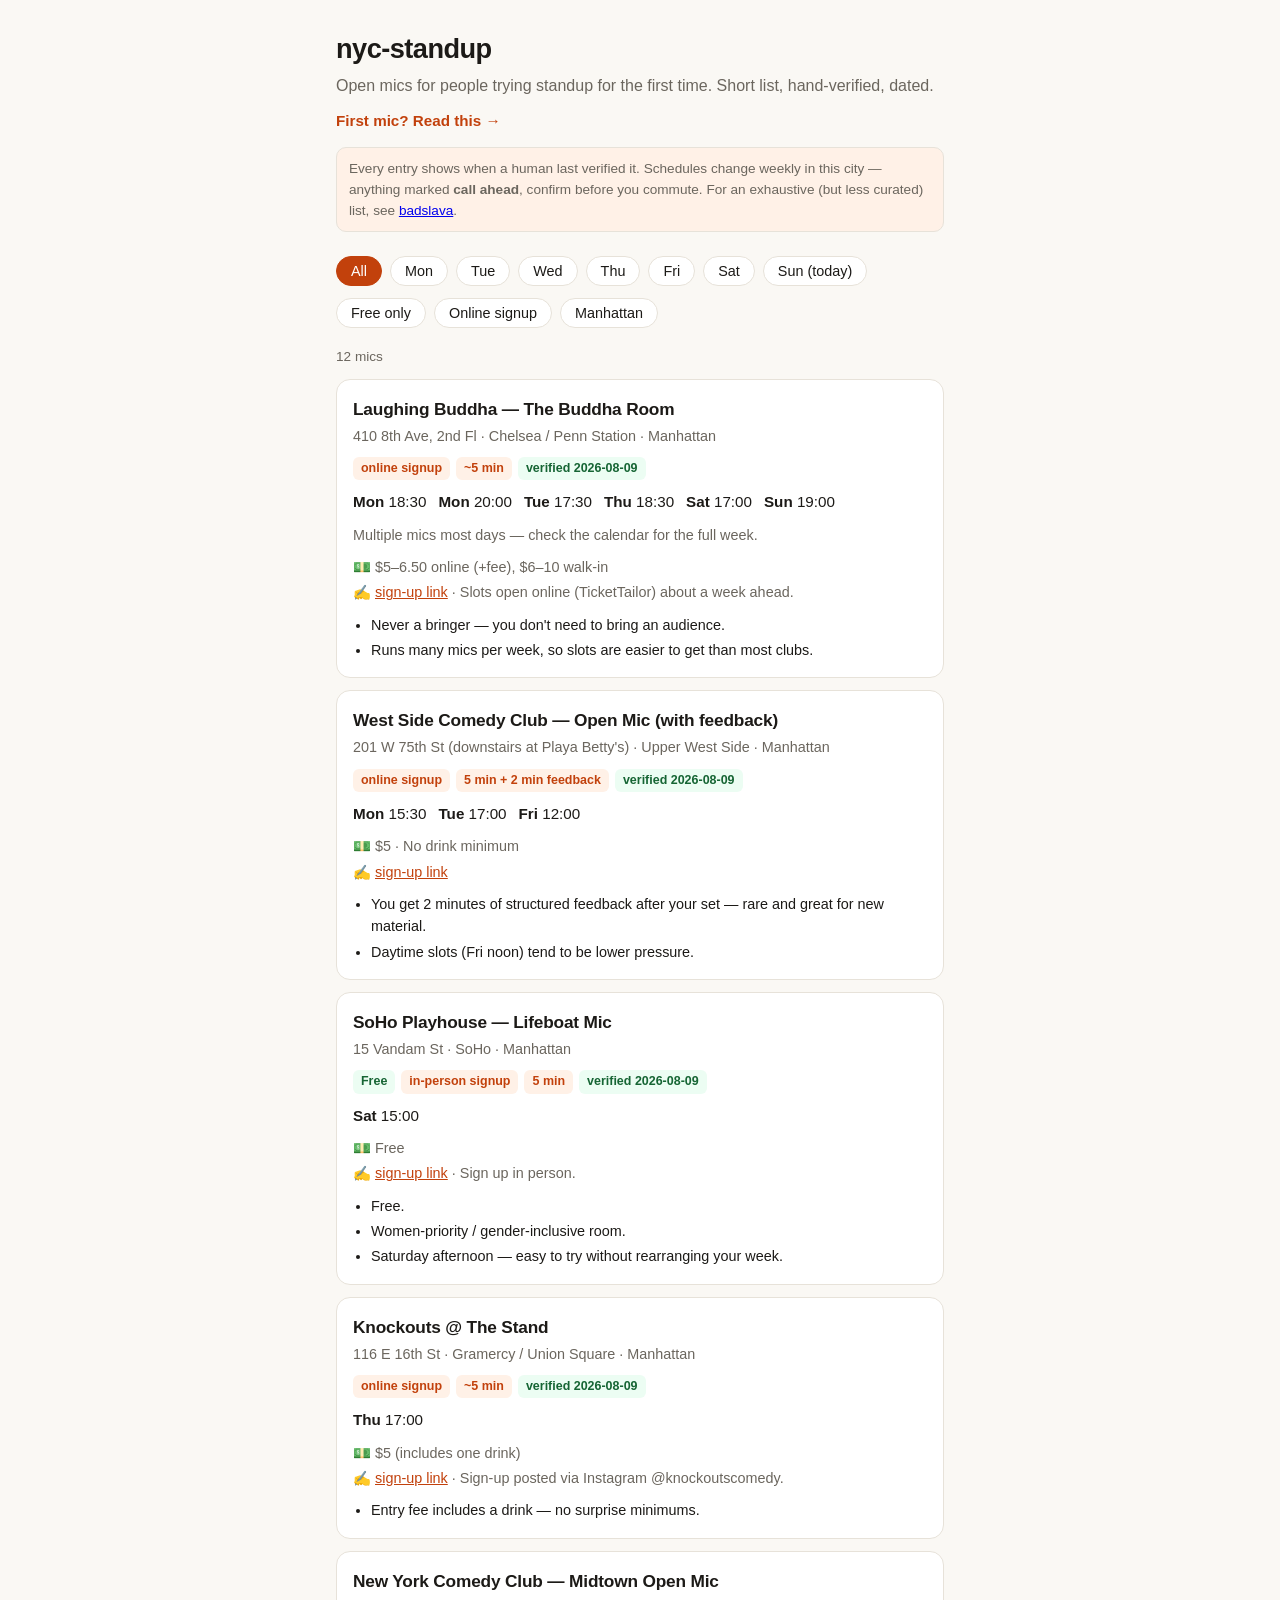
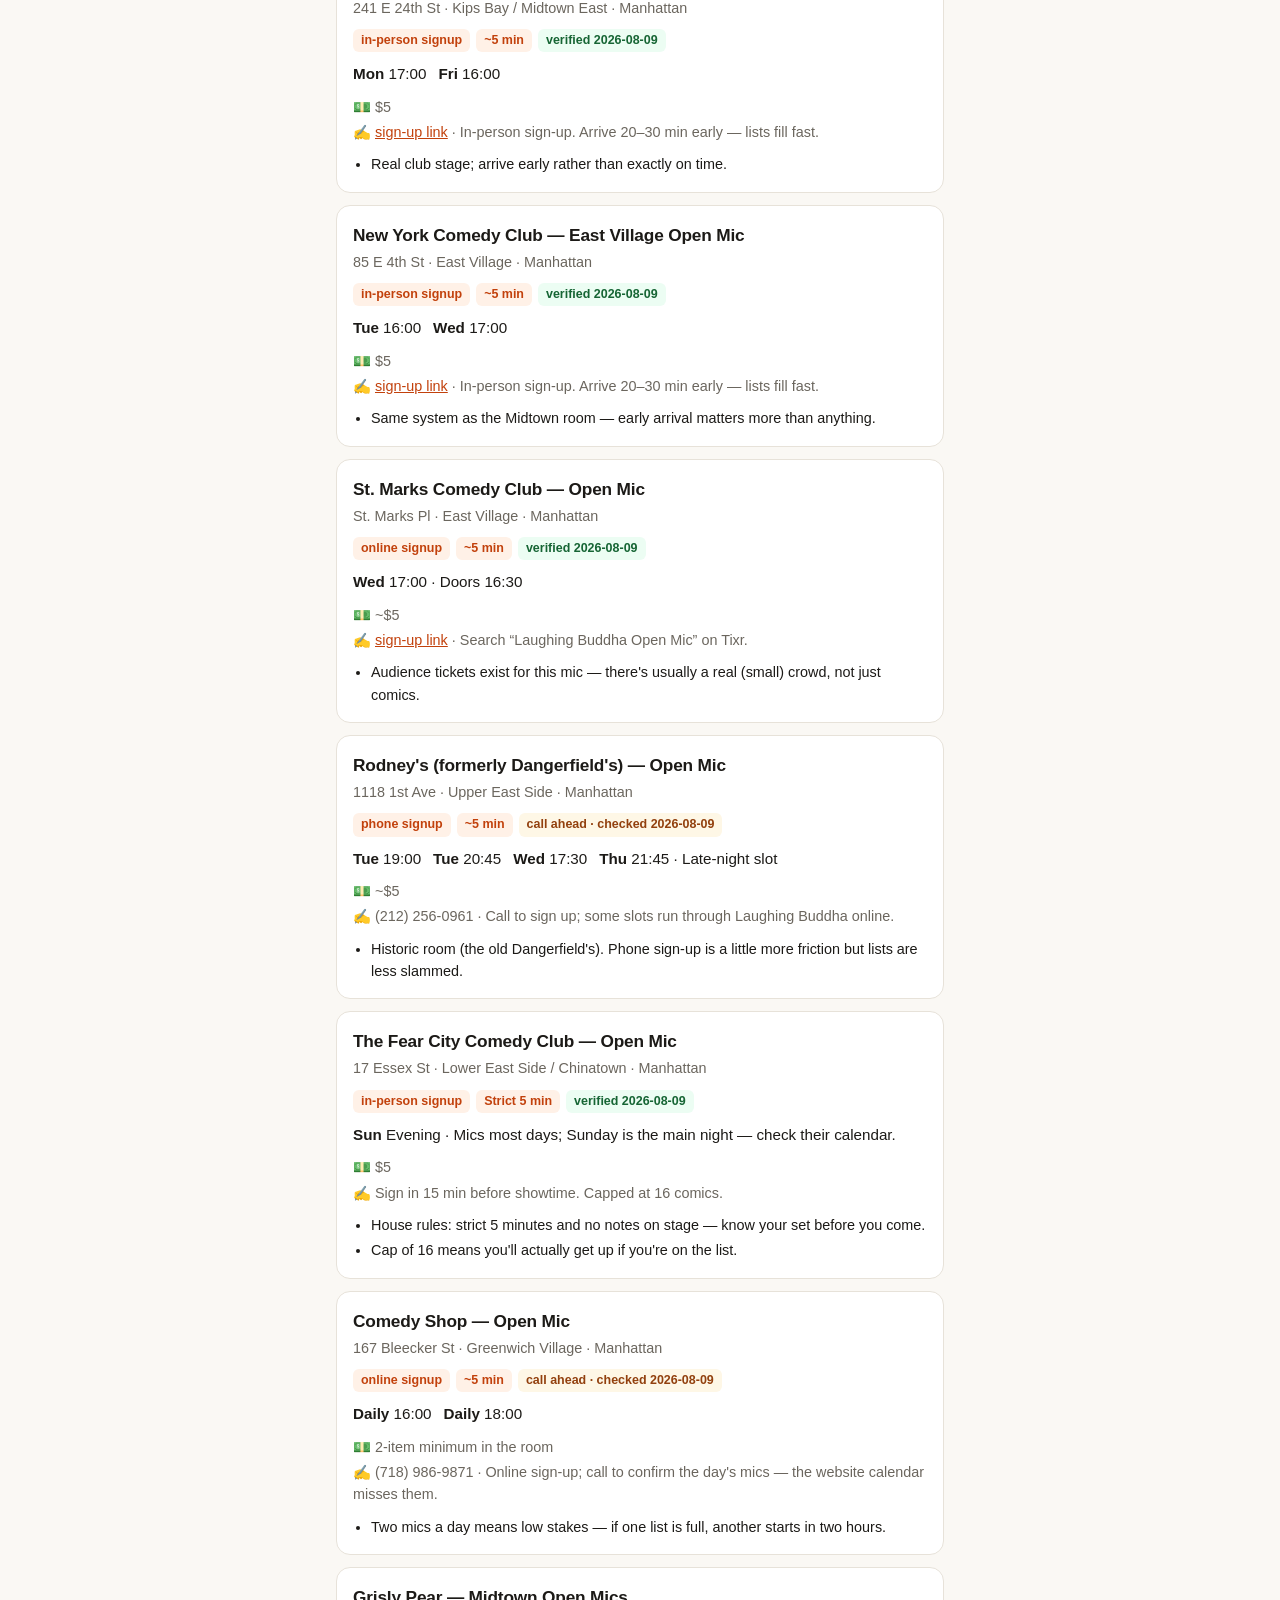
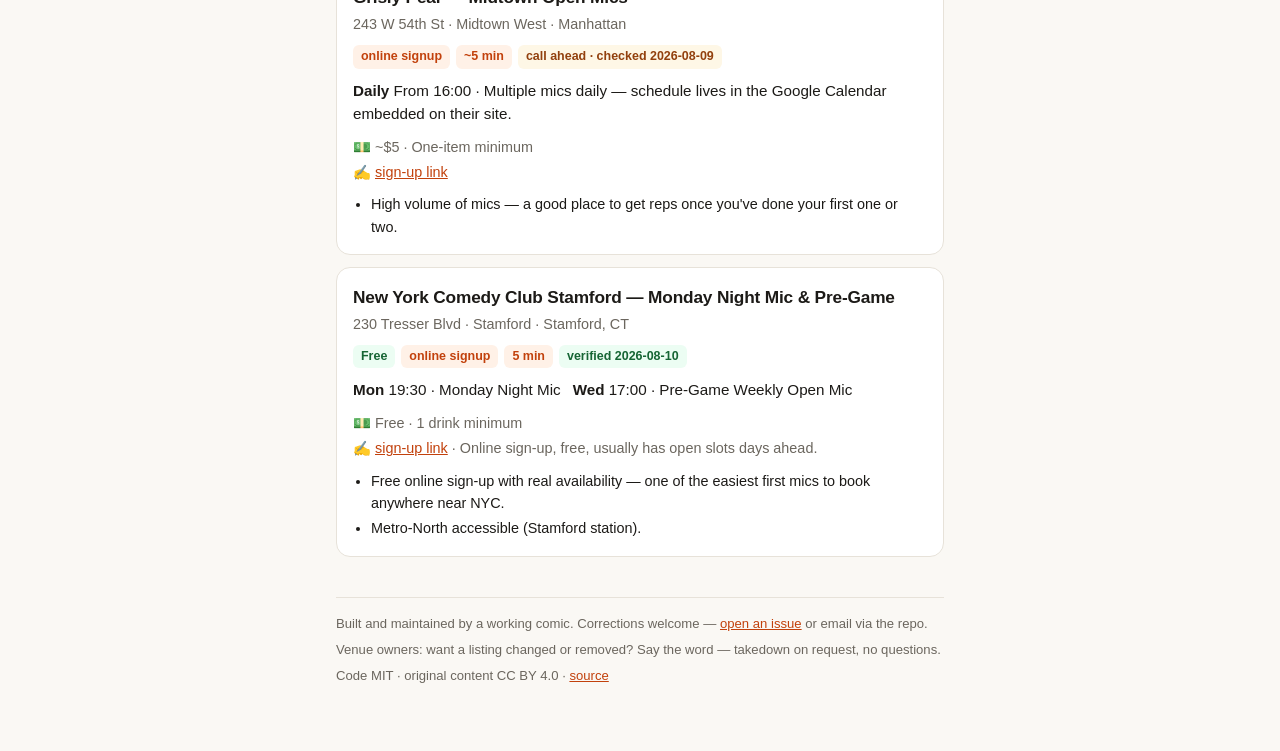
==== index.html @ 853ea019 "nyc-standup MVP: 12 hand-verified beginner-friendly mics + first-mic guide Beginner-first NYC open m" ====
<!doctype html>
<html lang="en">
<head>
<meta charset="utf-8">
<meta name="viewport" content="width=device-width, initial-scale=1">
<title>NYC Standup — open mics for your first time up</title>
<meta name="description" content="A hand-verified, beginner-first list of NYC open mics. Signup method, cost, set length, and what to expect — checked by a human, dated.">
<link rel="stylesheet" href="style.css">
</head>
<body>
<header>
  <h1><a href="./">nyc-standup</a></h1>
  <p class="tagline">Open mics for people trying standup for the first time. Short list, hand-verified, dated.</p>
  <nav class="top">
    <a href="guide.html">First mic? Read this →</a>
  </nav>
  <div class="freshness">
    Every entry shows when a human last verified it. Schedules change weekly in this city —
    anything marked <b>call ahead</b>, confirm before you commute. For an exhaustive (but
    less curated) list, see <a href="https://badslava.com/new-york-open-mics.php">badslava</a>.
  </div>
</header>

<section class="filters" aria-label="filters">
  <div class="chip-row" id="dayChips"></div>
  <div class="toggle-row">
    <button class="chip" id="freeChip">Free only</button>
    <button class="chip" id="onlineChip">Online signup</button>
    <button class="chip" id="manhattanChip">Manhattan</button>
  </div>
</section>

<p class="count" id="count"></p>
<main id="list">
  <div class="state" id="loading">Loading mics…</div>
</main>

<footer>
  <p>Built and maintained by a working comic. Corrections welcome —
  <a href="https://github.com/jing-ny/nyc-standup/issues">open an issue</a> or email via the repo.</p>
  <p style="margin-top:6px">Venue owners: want a listing changed or removed? Say the word — takedown on request, no questions.</p>
  <p style="margin-top:6px">Code MIT · original content CC BY 4.0 · <a href="https://github.com/jing-ny/nyc-standup">source</a></p>
</footer>

<script src="data.js"></script>
<script>
(function () {
  const listEl = document.getElementById("list");
  const countEl = document.getElementById("count");
  const DAYS = ["All", "Mon", "Tue", "Wed", "Thu", "Fri", "Sat", "Sun"];
  const todayIdx = new Date().getDay(); // 0=Sun
  const todayName = ["Sun","Mon","Tue","Wed","Thu","Fri","Sat"][todayIdx];
  let state = { day: "All", freeOnly: false, onlineOnly: false, manhattanOnly: false };

  if (typeof MICS === "undefined" || !Array.isArray(MICS)) {
    listEl.innerHTML = '<div class="state error">Couldn’t load the mic list. Try refreshing — or view the raw data on <a href="https://github.com/jing-ny/nyc-standup">GitHub</a>.</div>';
    return;
  }

  const chipRow = document.getElementById("dayChips");
  DAYS.forEach(d => {
    const b = document.createElement("button");
    b.className = "chip" + (d === "All" ? " active" : "");
    b.textContent = d === todayName ? d + " (today)" : d;
    b.dataset.day = d;
    b.onclick = () => { state.day = d; render(); syncChips(); };
    chipRow.appendChild(b);
  });
  function syncChips() {
    chipRow.querySelectorAll(".chip").forEach(c => c.classList.toggle("active", c.dataset.day === state.day));
    document.getElementById("freeChip").classList.toggle("active", state.freeOnly);
    document.getElementById("onlineChip").classList.toggle("active", state.onlineOnly);
    document.getElementById("manhattanChip").classList.toggle("active", state.manhattanOnly);
  }
  document.getElementById("freeChip").onclick = () => { state.freeOnly = !state.freeOnly; render(); syncChips(); };
  document.getElementById("onlineChip").onclick = () => { state.onlineOnly = !state.onlineOnly; render(); syncChips(); };
  document.getElementById("manhattanChip").onclick = () => { state.manhattanOnly = !state.manhattanOnly; render(); syncChips(); };

  function matchesDay(mic, day) {
    if (day === "All") return true;
    return mic.sessions.some(s => s.day === day || s.day === "Daily");
  }
  function isFree(mic) { return (mic.cost.entry || "").toLowerCase().startsWith("free"); }

  function esc(s) { return String(s).replace(/[&<>"']/g, c => ({ "&":"&amp;","<":"&lt;",">":"&gt;",'"':"&quot;","'":"&#39;" }[c])); }

  function card(mic) {
    const v = mic.verification;
    const vBadge = v.status === "verified"
      ? `<span class="badge verify-ok">verified ${esc(v.last_verified)}</span>`
      : `<span class="badge verify-warn">call ahead · checked ${esc(v.last_verified)}</span>`;
    const badges = [
      isFree(mic) ? '<span class="badge free">Free</span>' : "",
      `<span class="badge">${esc(mic.signup.method)} signup</span>`,
      `<span class="badge">${esc(mic.set_length)}</span>`,
      vBadge
    ].join("");
    const sessions = mic.sessions.map(s =>
      `<span class="slot"><b>${esc(s.day)}</b> ${esc(s.time)}${s.note ? " · " + esc(s.note) : ""}</span>`
    ).join("");
    const costBits = [mic.cost.entry, mic.cost.minimum].filter(Boolean).map(esc).join(" · ");
    const signupBits = [
      mic.signup.url ? `<a href="${esc(mic.signup.url)}" rel="noopener">sign-up link</a>` : "",
      mic.signup.phone ? esc(mic.signup.phone) : "",
      mic.signup.note ? esc(mic.signup.note) : ""
    ].filter(Boolean).join(" · ");
    const notes = (mic.beginner_notes || []).map(n => `<li>${esc(n)}</li>`).join("");
    return `<div class="card">
      <h2>${esc(mic.name)}</h2>
      <div class="where">${esc(mic.venue)} · ${esc(mic.area)} · ${esc(mic.borough)}</div>
      <div class="badges">${badges}</div>
      <div class="sessions">${sessions}${mic.sessions_note ? `<div class="meta">${esc(mic.sessions_note)}</div>` : ""}</div>
      <div class="meta">
        ${costBits ? `<div>💵 ${costBits}</div>` : ""}
        ${signupBits ? `<div>✍️ ${signupBits}</div>` : ""}
      </div>
      ${notes ? `<ul class="beginner">${notes}</ul>` : ""}
    </div>`;
  }

  function render() {
    let mics = MICS.filter(m => matchesDay(m, state.day));
    if (state.freeOnly) mics = mics.filter(isFree);
    if (state.onlineOnly) mics = mics.filter(m => m.signup.method === "online");
    if (state.manhattanOnly) mics = mics.filter(m => m.borough === "Manhattan");
    countEl.textContent = mics.length
      ? `${mics.length} mic${mics.length > 1 ? "s" : ""}${state.day !== "All" ? " on " + state.day : ""}`
      : "";
    listEl.innerHTML = mics.length
      ? mics.map(card).join("")
      : '<div class="state">No mics match those filters. Widen the day or drop a filter — or check <a href="https://badslava.com/new-york-open-mics.php">badslava</a> for the long tail.</div>';
  }

  render();
})();
</script>
</body>
</html>
---- style.css ----
/* nyc-standup — hand-rolled, mobile-first, no framework */
:root {
  --bg: #faf8f4;
  --card: #ffffff;
  --ink: #1c1a17;
  --muted: #6b665e;
  --line: #e7e2d9;
  --accent: #c2410c;
  --accent-soft: #fff1e7;
  --ok: #166534;
  --ok-soft: #ecfdf3;
  --warn: #92400e;
  --warn-soft: #fef7e6;
}
@media (prefers-color-scheme: dark) {
  :root {
    --bg: #17150f;
    --card: #201d16;
    --ink: #f0ece4;
    --muted: #a49d90;
    --line: #35301f;
    --accent: #fb923c;
    --accent-soft: #33210f;
    --ok: #6ee7a0;
    --ok-soft: #10291a;
    --warn: #fcd34d;
    --warn-soft: #2b2210;
  }
}
* { box-sizing: border-box; margin: 0; }
body {
  background: var(--bg);
  color: var(--ink);
  font: 16px/1.55 -apple-system, BlinkMacSystemFont, "Segoe UI", Roboto, Helvetica, Arial, sans-serif;
  padding: 0 16px 64px;
  max-width: 640px;
  margin: 0 auto;
}
header { padding: 28px 0 8px; }
h1 { font-size: 1.7rem; letter-spacing: -0.02em; }
h1 a { color: inherit; text-decoration: none; }
.tagline { color: var(--muted); margin-top: 4px; }
nav.top { margin-top: 10px; display: flex; gap: 14px; font-size: 0.95rem; }
nav.top a { color: var(--accent); text-decoration: none; font-weight: 600; }
.freshness {
  background: var(--accent-soft);
  border: 1px solid var(--line);
  border-radius: 10px;
  padding: 10px 12px;
  font-size: 0.85rem;
  color: var(--muted);
  margin: 14px 0 4px;
}
.filters { position: sticky; top: 0; background: var(--bg); padding: 12px 0 10px; z-index: 5; }
.chip-row { display: flex; gap: 8px; overflow-x: auto; padding-bottom: 4px; -webkit-overflow-scrolling: touch; }
.chip {
  flex: 0 0 auto;
  border: 1px solid var(--line);
  background: var(--card);
  color: var(--ink);
  border-radius: 999px;
  padding: 6px 14px;
  font-size: 0.9rem;
  cursor: pointer;
}
.chip.active { background: var(--accent); border-color: var(--accent); color: #fff; }
.toggle-row { display: flex; gap: 8px; margin-top: 8px; flex-wrap: wrap; }
.count { color: var(--muted); font-size: 0.85rem; margin: 8px 0 4px; }
.card {
  background: var(--card);
  border: 1px solid var(--line);
  border-radius: 14px;
  padding: 16px;
  margin: 12px 0;
}
.card h2 { font-size: 1.08rem; letter-spacing: -0.01em; }
.card .where { color: var(--muted); font-size: 0.9rem; margin-top: 2px; }
.badges { display: flex; flex-wrap: wrap; gap: 6px; margin-top: 10px; }
.badge {
  font-size: 0.78rem;
  border-radius: 6px;
  padding: 2px 8px;
  background: var(--accent-soft);
  color: var(--accent);
  font-weight: 600;
}
.badge.free { background: var(--ok-soft); color: var(--ok); }
.badge.verify-ok { background: var(--ok-soft); color: var(--ok); }
.badge.verify-warn { background: var(--warn-soft); color: var(--warn); }
.sessions { margin-top: 10px; font-size: 0.95rem; }
.sessions .slot { display: inline-block; margin-right: 12px; }
.sessions .slot b { font-weight: 700; }
.meta { margin-top: 10px; font-size: 0.9rem; color: var(--muted); }
.meta div { margin-top: 3px; }
.meta a { color: var(--accent); }
.beginner { margin-top: 10px; padding-left: 18px; font-size: 0.9rem; }
.beginner li { margin-top: 3px; }
.state { text-align: center; color: var(--muted); padding: 48px 0; }
.state.error { color: var(--warn); }
footer { margin-top: 40px; font-size: 0.82rem; color: var(--muted); border-top: 1px solid var(--line); padding-top: 16px; }
footer a { color: var(--accent); }
article.guide h2 { margin-top: 28px; font-size: 1.2rem; }
article.guide p, article.guide li { margin-top: 8px; }
article.guide ul, article.guide ol { padding-left: 22px; }
article.guide .tip {
  background: var(--accent-soft);
  border-radius: 10px;
  padding: 10px 14px;
  margin-top: 12px;
  font-size: 0.92rem;
}
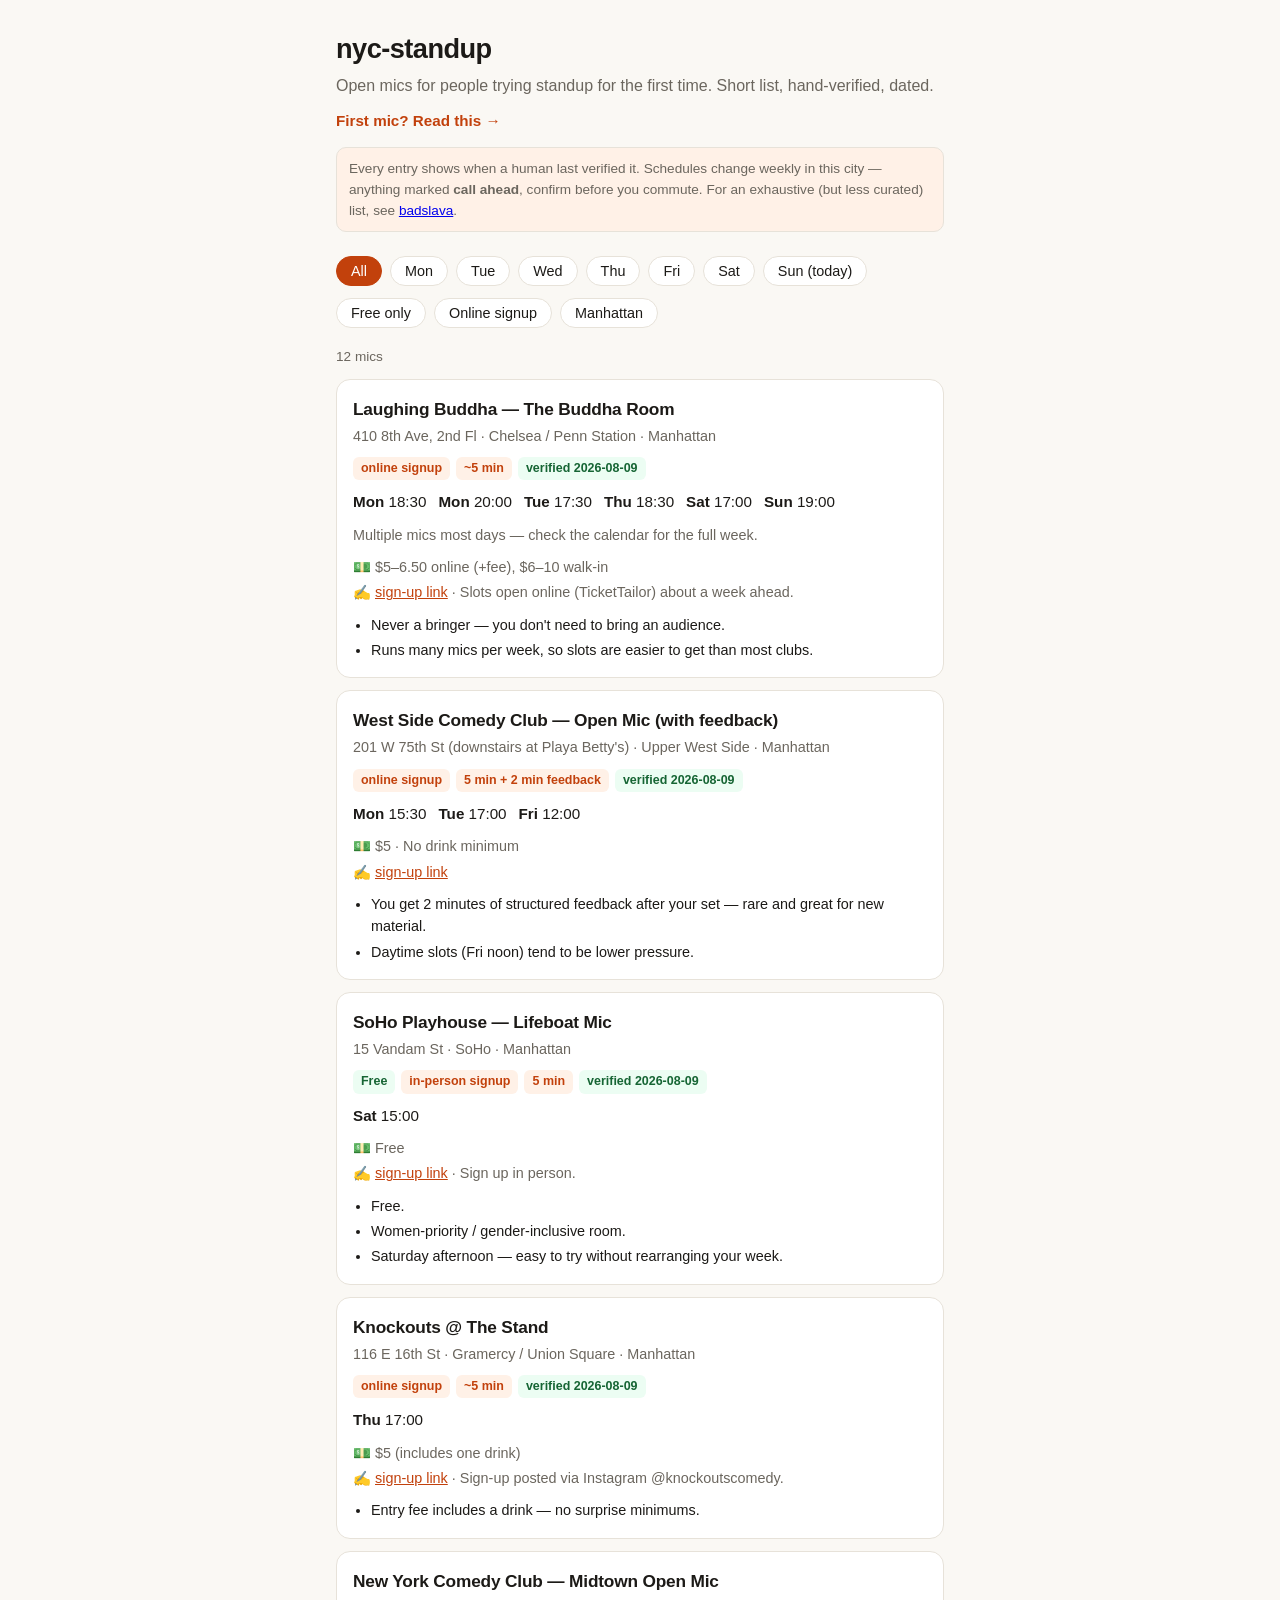
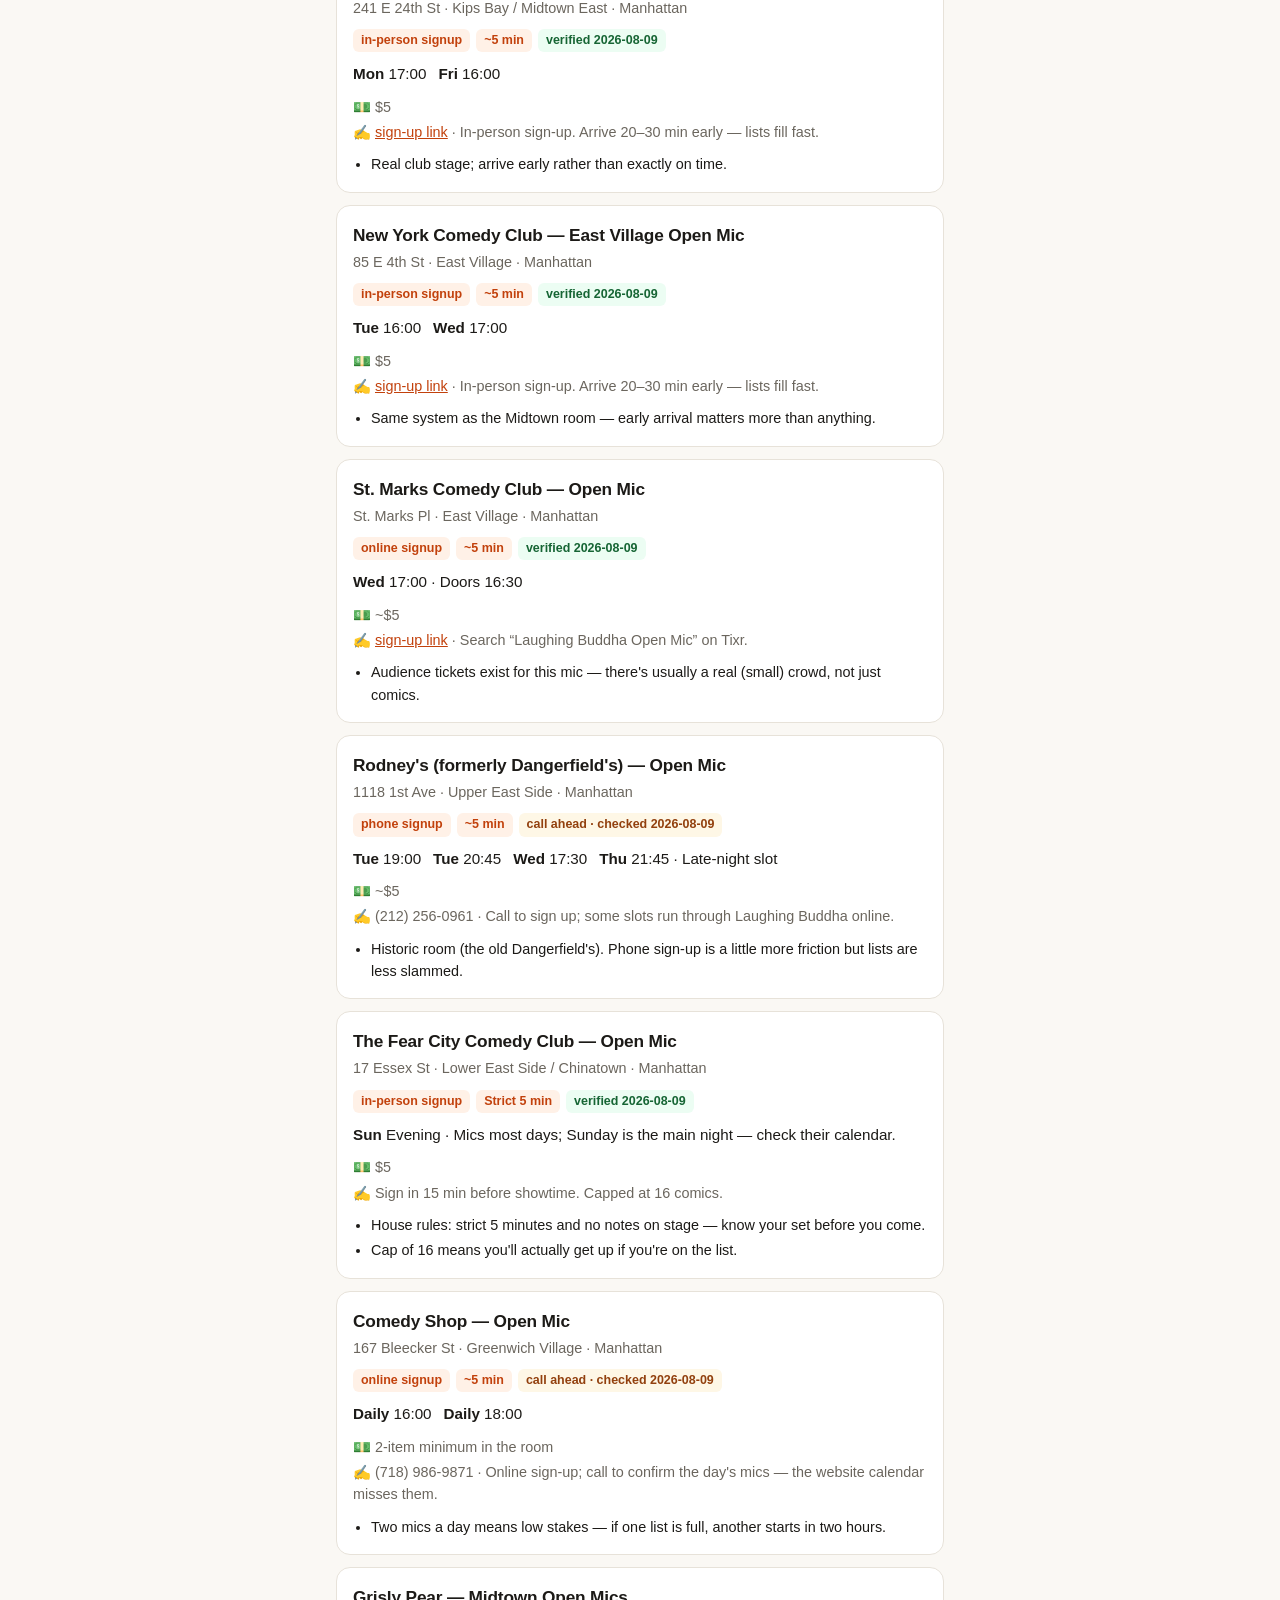
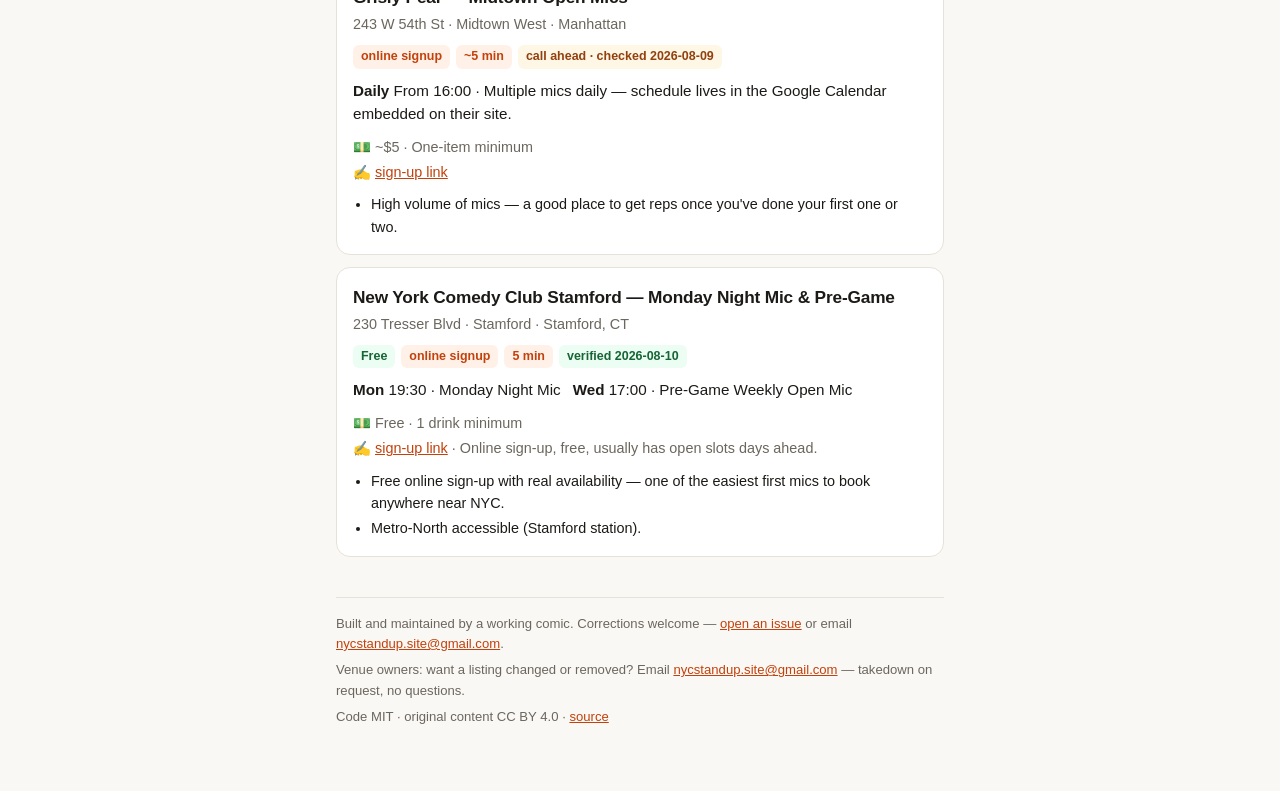
==== commit e2b5887f: "Add contact email (nycstandup.site@gmail.com) to README and site footers Venue owners and correction" ====
--- a/index.html
+++ b/index.html
@@ -37,8 +37,10 @@
 
 <footer>
   <p>Built and maintained by a working comic. Corrections welcome —
-  <a href="https://github.com/jing-ny/nyc-standup/issues">open an issue</a> or email via the repo.</p>
-  <p style="margin-top:6px">Venue owners: want a listing changed or removed? Say the word — takedown on request, no questions.</p>
+  <a href="https://github.com/jing-ny/nyc-standup/issues">open an issue</a> or email
+  <a href="mailto:nycstandup.site@gmail.com">nycstandup.site@gmail.com</a>.</p>
+  <p style="margin-top:6px">Venue owners: want a listing changed or removed? Email
+  <a href="mailto:nycstandup.site@gmail.com">nycstandup.site@gmail.com</a> — takedown on request, no questions.</p>
   <p style="margin-top:6px">Code MIT · original content CC BY 4.0 · <a href="https://github.com/jing-ny/nyc-standup">source</a></p>
 </footer>
 
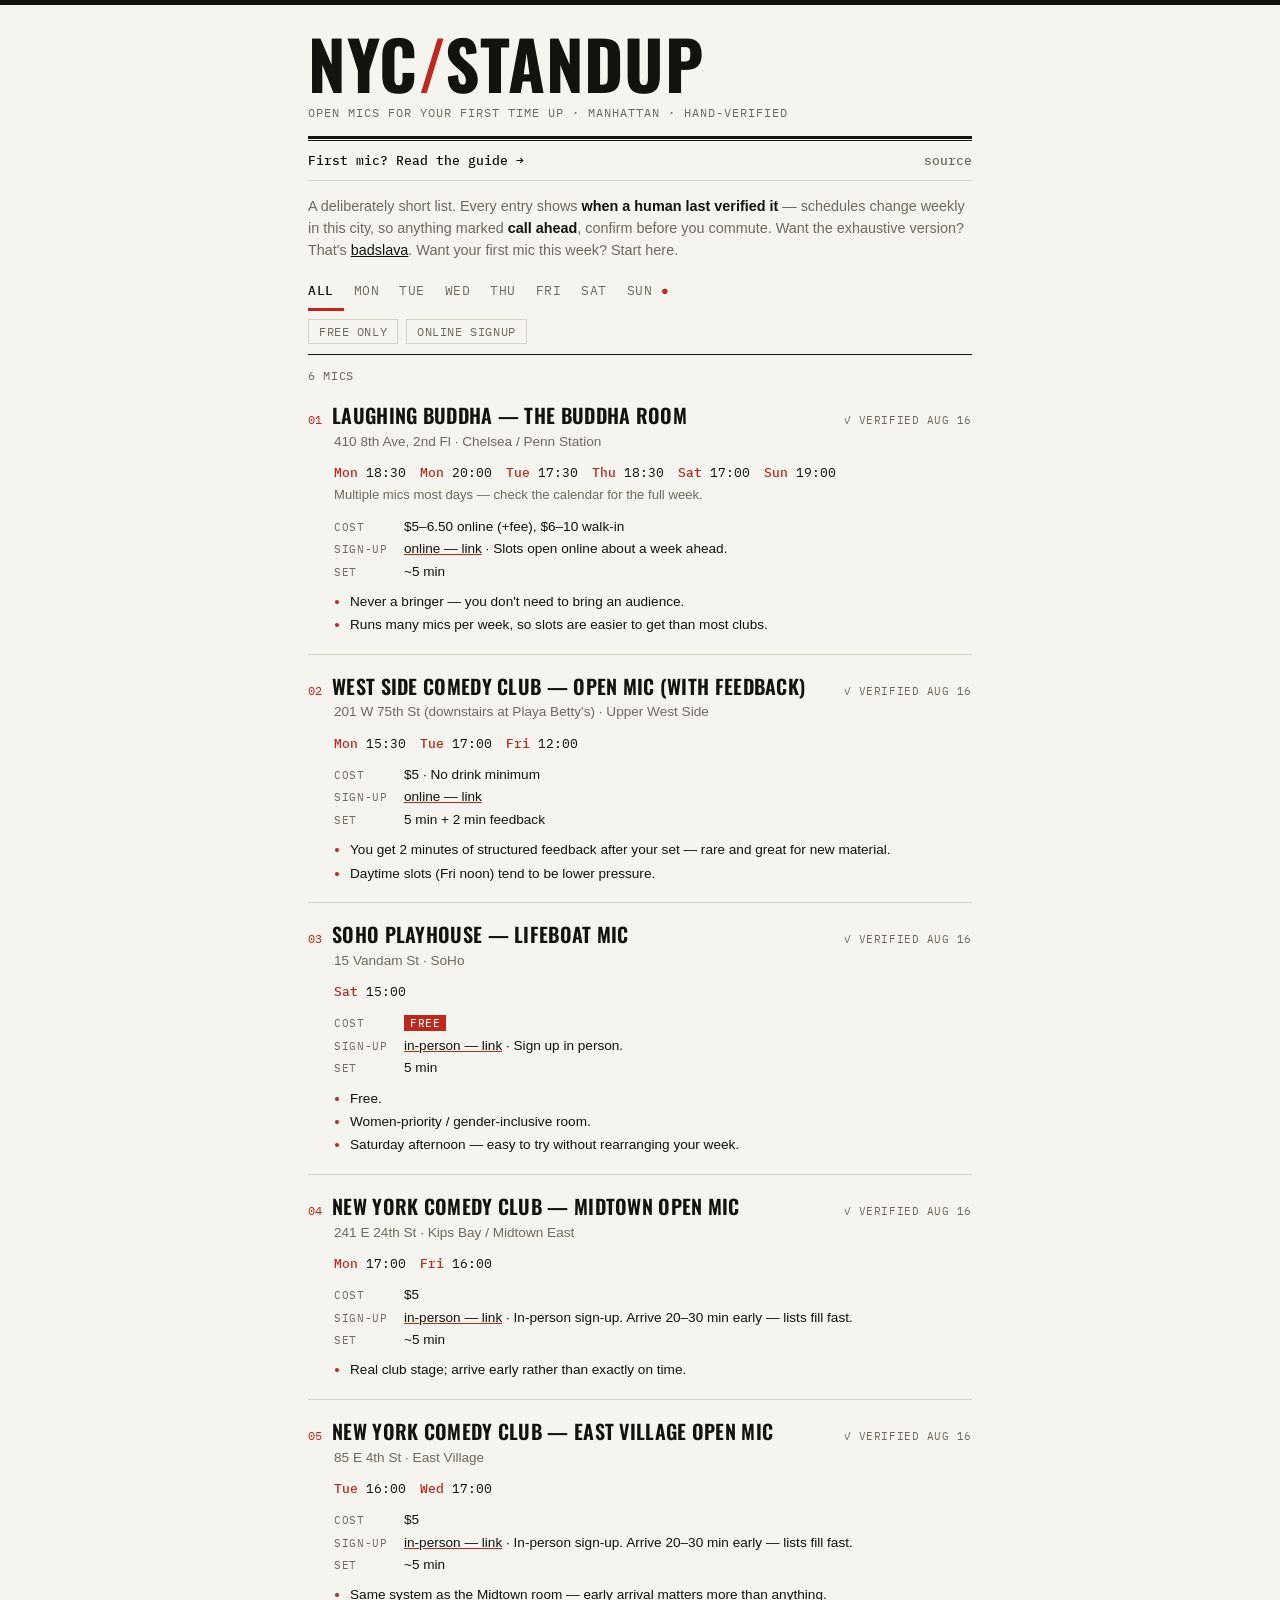
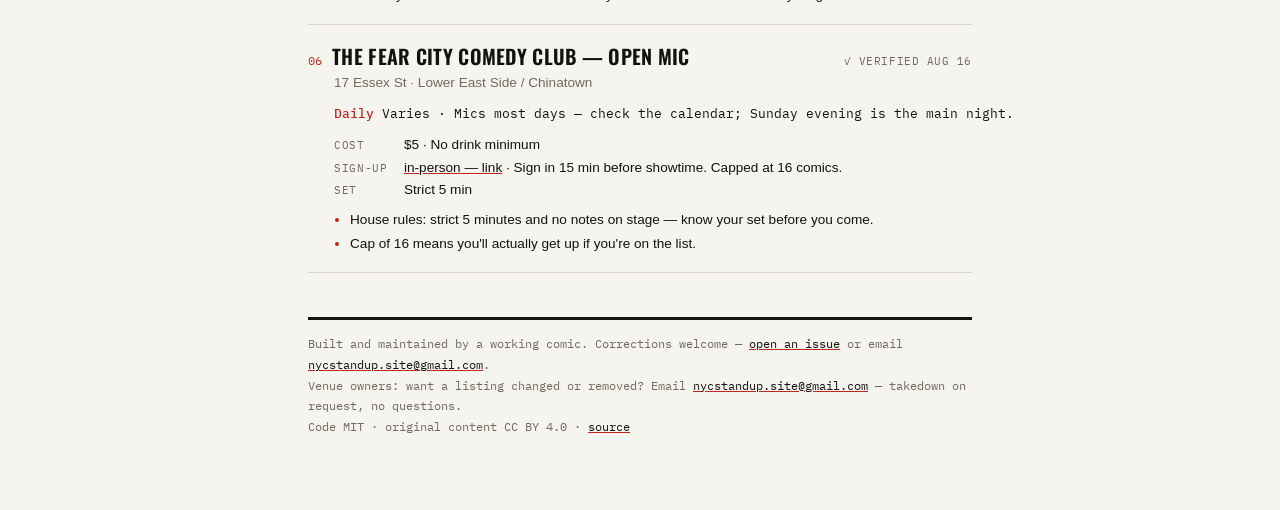
==== commit 03d4f96f: "Redesign as editorial gig-guide + trim list to 6 validated Manhattan mics Visual overhaul: Oswald co" ====
--- a/index.html
+++ b/index.html
@@ -5,28 +5,35 @@
 <meta name="viewport" content="width=device-width, initial-scale=1">
 <title>NYC Standup — open mics for your first time up</title>
 <meta name="description" content="A hand-verified, beginner-first list of NYC open mics. Signup method, cost, set length, and what to expect — checked by a human, dated.">
+<link rel="preconnect" href="https://fonts.googleapis.com">
+<link rel="preconnect" href="https://fonts.gstatic.com" crossorigin>
+<link href="https://fonts.googleapis.com/css2?family=Oswald:wght@500;600;700&family=IBM+Plex+Mono:wght@400;500&display=swap" rel="stylesheet">
 <link rel="stylesheet" href="style.css">
 </head>
 <body>
-<header>
-  <h1><a href="./">nyc-standup</a></h1>
-  <p class="tagline">Open mics for people trying standup for the first time. Short list, hand-verified, dated.</p>
-  <nav class="top">
-    <a href="guide.html">First mic? Read this →</a>
-  </nav>
-  <div class="freshness">
-    Every entry shows when a human last verified it. Schedules change weekly in this city —
-    anything marked <b>call ahead</b>, confirm before you commute. For an exhaustive (but
-    less curated) list, see <a href="https://badslava.com/new-york-open-mics.php">badslava</a>.
-  </div>
+<header class="masthead">
+  <h1><a href="./">NYC<span class="slash">/</span>STANDUP</a></h1>
+  <p class="tagline">Open mics for your first time up · Manhattan · hand-verified</p>
+  <hr class="rule">
 </header>
+<nav class="top">
+  <a href="guide.html">First mic? Read the guide →</a>
+  <a class="ext" href="https://github.com/jing-ny/nyc-standup">source</a>
+</nav>
+
+<p class="standfirst">
+  A deliberately short list. Every entry shows <b>when a human last verified it</b> —
+  schedules change weekly in this city, so anything marked <b>call ahead</b>, confirm
+  before you commute. Want the exhaustive version? That's
+  <a href="https://badslava.com/new-york-open-mics.php">badslava</a>. Want your first
+  mic this week? Start here.
+</p>
 
 <section class="filters" aria-label="filters">
-  <div class="chip-row" id="dayChips"></div>
+  <div class="day-row" id="dayChips"></div>
   <div class="toggle-row">
-    <button class="chip" id="freeChip">Free only</button>
-    <button class="chip" id="onlineChip">Online signup</button>
-    <button class="chip" id="manhattanChip">Manhattan</button>
+    <button class="toggle" id="freeChip">Free only</button>
+    <button class="toggle" id="onlineChip">Online signup</button>
   </div>
 </section>
 
@@ -39,9 +46,9 @@
   <p>Built and maintained by a working comic. Corrections welcome —
   <a href="https://github.com/jing-ny/nyc-standup/issues">open an issue</a> or email
   <a href="mailto:nycstandup.site@gmail.com">nycstandup.site@gmail.com</a>.</p>
-  <p style="margin-top:6px">Venue owners: want a listing changed or removed? Email
+  <p>Venue owners: want a listing changed or removed? Email
   <a href="mailto:nycstandup.site@gmail.com">nycstandup.site@gmail.com</a> — takedown on request, no questions.</p>
-  <p style="margin-top:6px">Code MIT · original content CC BY 4.0 · <a href="https://github.com/jing-ny/nyc-standup">source</a></p>
+  <p>Code MIT · original content CC BY 4.0 · <a href="https://github.com/jing-ny/nyc-standup">source</a></p>
 </footer>
 
 <script src="data.js"></script>
@@ -50,73 +57,72 @@
   const listEl = document.getElementById("list");
   const countEl = document.getElementById("count");
   const DAYS = ["All", "Mon", "Tue", "Wed", "Thu", "Fri", "Sat", "Sun"];
-  const todayIdx = new Date().getDay(); // 0=Sun
-  const todayName = ["Sun","Mon","Tue","Wed","Thu","Fri","Sat"][todayIdx];
-  let state = { day: "All", freeOnly: false, onlineOnly: false, manhattanOnly: false };
+  const todayName = ["Sun","Mon","Tue","Wed","Thu","Fri","Sat"][new Date().getDay()];
+  let state = { day: "All", freeOnly: false, onlineOnly: false };
 
   if (typeof MICS === "undefined" || !Array.isArray(MICS)) {
-    listEl.innerHTML = '<div class="state error">Couldn’t load the mic list. Try refreshing — or view the raw data on <a href="https://github.com/jing-ny/nyc-standup">GitHub</a>.</div>';
+    listEl.innerHTML = '<div class="state">Couldn’t load the mic list. Try refreshing — or view the raw data on <a href="https://github.com/jing-ny/nyc-standup">GitHub</a>.</div>';
     return;
   }
 
   const chipRow = document.getElementById("dayChips");
   DAYS.forEach(d => {
     const b = document.createElement("button");
-    b.className = "chip" + (d === "All" ? " active" : "");
-    b.textContent = d === todayName ? d + " (today)" : d;
+    b.className = "day" + (d === "All" ? " active" : "");
+    b.innerHTML = d === todayName ? d + ' <span class="today-dot">●</span>' : d;
     b.dataset.day = d;
     b.onclick = () => { state.day = d; render(); syncChips(); };
     chipRow.appendChild(b);
   });
   function syncChips() {
-    chipRow.querySelectorAll(".chip").forEach(c => c.classList.toggle("active", c.dataset.day === state.day));
+    chipRow.querySelectorAll(".day").forEach(c => c.classList.toggle("active", c.dataset.day === state.day));
     document.getElementById("freeChip").classList.toggle("active", state.freeOnly);
     document.getElementById("onlineChip").classList.toggle("active", state.onlineOnly);
-    document.getElementById("manhattanChip").classList.toggle("active", state.manhattanOnly);
   }
   document.getElementById("freeChip").onclick = () => { state.freeOnly = !state.freeOnly; render(); syncChips(); };
   document.getElementById("onlineChip").onclick = () => { state.onlineOnly = !state.onlineOnly; render(); syncChips(); };
-  document.getElementById("manhattanChip").onclick = () => { state.manhattanOnly = !state.manhattanOnly; render(); syncChips(); };
 
   function matchesDay(mic, day) {
     if (day === "All") return true;
     return mic.sessions.some(s => s.day === day || s.day === "Daily");
   }
   function isFree(mic) { return (mic.cost.entry || "").toLowerCase().startsWith("free"); }
+  function esc(s) { return String(s).replace(/[&<>"']/g, c => ({ "&":"&amp;","<":"&lt;",">":"&gt;",'"':"&quot;","'":"&#39;" }[c])); }
+  function stampDate(iso) {
+    const m = ["JAN","FEB","MAR","APR","MAY","JUN","JUL","AUG","SEP","OCT","NOV","DEC"];
+    const p = iso.split("-");
+    return m[+p[1] - 1] + " " + (+p[2]);
+  }
 
-  function esc(s) { return String(s).replace(/[&<>"']/g, c => ({ "&":"&amp;","<":"&lt;",">":"&gt;",'"':"&quot;","'":"&#39;" }[c])); }
-
-  function card(mic) {
+  function card(mic, i) {
     const v = mic.verification;
-    const vBadge = v.status === "verified"
-      ? `<span class="badge verify-ok">verified ${esc(v.last_verified)}</span>`
-      : `<span class="badge verify-warn">call ahead · checked ${esc(v.last_verified)}</span>`;
-    const badges = [
-      isFree(mic) ? '<span class="badge free">Free</span>' : "",
-      `<span class="badge">${esc(mic.signup.method)} signup</span>`,
-      `<span class="badge">${esc(mic.set_length)}</span>`,
-      vBadge
-    ].join("");
+    const stamp = v.status === "verified"
+      ? `<span class="stamp ok">✓ verified ${stampDate(v.last_verified)}</span>`
+      : `<span class="stamp warn">call ahead · ${stampDate(v.last_verified)}</span>`;
+    const num = String(i + 1).padStart(2, "0");
     const sessions = mic.sessions.map(s =>
       `<span class="slot"><b>${esc(s.day)}</b> ${esc(s.time)}${s.note ? " · " + esc(s.note) : ""}</span>`
     ).join("");
     const costBits = [mic.cost.entry, mic.cost.minimum].filter(Boolean).map(esc).join(" · ");
+    const cost = isFree(mic)
+      ? `<span class="free-tag">Free</span>${esc(mic.cost.minimum || "")}`
+      : costBits;
     const signupBits = [
-      mic.signup.url ? `<a href="${esc(mic.signup.url)}" rel="noopener">sign-up link</a>` : "",
+      mic.signup.url ? `<a href="${esc(mic.signup.url)}" rel="noopener">${esc(mic.signup.method)} — link</a>` : esc(mic.signup.method),
       mic.signup.phone ? esc(mic.signup.phone) : "",
       mic.signup.note ? esc(mic.signup.note) : ""
     ].filter(Boolean).join(" · ");
     const notes = (mic.beginner_notes || []).map(n => `<li>${esc(n)}</li>`).join("");
-    return `<div class="card">
-      <h2>${esc(mic.name)}</h2>
-      <div class="where">${esc(mic.venue)} · ${esc(mic.area)} · ${esc(mic.borough)}</div>
-      <div class="badges">${badges}</div>
-      <div class="sessions">${sessions}${mic.sessions_note ? `<div class="meta">${esc(mic.sessions_note)}</div>` : ""}</div>
-      <div class="meta">
-        ${costBits ? `<div>💵 ${costBits}</div>` : ""}
-        ${signupBits ? `<div>✍️ ${signupBits}</div>` : ""}
-      </div>
-      ${notes ? `<ul class="beginner">${notes}</ul>` : ""}
+    return `<div class="mic">
+      <div class="mic-head"><span class="mic-num">${num}</span><h2>${esc(mic.name)}</h2>${stamp}</div>
+      <div class="where">${esc(mic.venue)} · ${esc(mic.area)}</div>
+      <div class="slots">${sessions}${mic.sessions_note ? `<div class="slots-note">${esc(mic.sessions_note)}</div>` : ""}</div>
+      <dl class="facts">
+        ${cost ? `<div><dt>Cost</dt><dd>${cost}</dd></div>` : ""}
+        <div><dt>Sign-up</dt><dd>${signupBits}</dd></div>
+        <div><dt>Set</dt><dd>${esc(mic.set_length)}</dd></div>
+      </dl>
+      ${notes ? `<ul class="notes">${notes}</ul>` : ""}
     </div>`;
   }
 
@@ -124,9 +130,8 @@
     let mics = MICS.filter(m => matchesDay(m, state.day));
     if (state.freeOnly) mics = mics.filter(isFree);
     if (state.onlineOnly) mics = mics.filter(m => m.signup.method === "online");
-    if (state.manhattanOnly) mics = mics.filter(m => m.borough === "Manhattan");
     countEl.textContent = mics.length
-      ? `${mics.length} mic${mics.length > 1 ? "s" : ""}${state.day !== "All" ? " on " + state.day : ""}`
+      ? `${mics.length} mic${mics.length > 1 ? "s" : ""}${state.day !== "All" ? " · " + state.day : ""}`
       : "";
     listEl.innerHTML = mics.length
       ? mics.map(card).join("")
--- a/style.css
+++ b/style.css
@@ -1,111 +1,262 @@
-/* nyc-standup — hand-rolled, mobile-first, no framework */
+/* nyc-standup — editorial gig-guide look. No cards, no pills, no emoji. */
 :root {
-  --bg: #faf8f4;
-  --card: #ffffff;
-  --ink: #1c1a17;
-  --muted: #6b665e;
-  --line: #e7e2d9;
-  --accent: #c2410c;
-  --accent-soft: #fff1e7;
-  --ok: #166534;
-  --ok-soft: #ecfdf3;
-  --warn: #92400e;
-  --warn-soft: #fef7e6;
+  --paper: #f6f4ee;
+  --ink: #14120e;
+  --muted: #6f6a5f;
+  --hairline: #d8d2c4;
+  --red: #c0271c;
+  --mono: "IBM Plex Mono", ui-monospace, "SF Mono", Menlo, monospace;
+  --display: "Oswald", "Arial Narrow", -apple-system, sans-serif;
+  --body: -apple-system, BlinkMacSystemFont, "Segoe UI", Roboto, Helvetica, Arial, sans-serif;
 }
 @media (prefers-color-scheme: dark) {
   :root {
-    --bg: #17150f;
-    --card: #201d16;
-    --ink: #f0ece4;
-    --muted: #a49d90;
-    --line: #35301f;
-    --accent: #fb923c;
-    --accent-soft: #33210f;
-    --ok: #6ee7a0;
-    --ok-soft: #10291a;
-    --warn: #fcd34d;
-    --warn-soft: #2b2210;
+    --paper: #141310;
+    --ink: #eae6dc;
+    --muted: #97917f;
+    --hairline: #3a362c;
+    --red: #e4574c;
   }
 }
 * { box-sizing: border-box; margin: 0; }
+html { border-top: 5px solid var(--ink); }
 body {
-  background: var(--bg);
+  background: var(--paper);
   color: var(--ink);
-  font: 16px/1.55 -apple-system, BlinkMacSystemFont, "Segoe UI", Roboto, Helvetica, Arial, sans-serif;
-  padding: 0 16px 64px;
-  max-width: 640px;
+  font: 15.5px/1.5 var(--body);
+  max-width: 700px;
   margin: 0 auto;
-}
-header { padding: 28px 0 8px; }
-h1 { font-size: 1.7rem; letter-spacing: -0.02em; }
-h1 a { color: inherit; text-decoration: none; }
-.tagline { color: var(--muted); margin-top: 4px; }
-nav.top { margin-top: 10px; display: flex; gap: 14px; font-size: 0.95rem; }
-nav.top a { color: var(--accent); text-decoration: none; font-weight: 600; }
-.freshness {
-  background: var(--accent-soft);
-  border: 1px solid var(--line);
-  border-radius: 10px;
-  padding: 10px 12px;
+  padding: 0 18px 72px;
+}
+a { color: inherit; }
+
+/* Masthead */
+header.masthead { padding: 26px 0 0; }
+.masthead h1 {
+  font-family: var(--display);
+  font-weight: 700;
+  font-size: clamp(2.6rem, 11vw, 4.2rem);
+  line-height: 0.95;
+  letter-spacing: 0.01em;
+  text-transform: uppercase;
+}
+.masthead h1 a { text-decoration: none; }
+.masthead h1 .slash { color: var(--red); }
+.masthead .tagline {
+  font-family: var(--mono);
+  font-size: 0.78rem;
+  text-transform: uppercase;
+  letter-spacing: 0.08em;
+  color: var(--muted);
+  margin-top: 8px;
+}
+.masthead .rule {
+  border: 0;
+  border-top: 3px solid var(--ink);
+  border-bottom: 1px solid var(--ink);
+  height: 5px;
+  margin: 14px 0 0;
+}
+nav.top {
+  display: flex;
+  justify-content: space-between;
+  align-items: baseline;
+  font-family: var(--mono);
+  font-size: 0.8rem;
+  padding: 10px 0;
+  border-bottom: 1px solid var(--hairline);
+}
+nav.top a { text-decoration: none; font-weight: 500; }
+nav.top a:hover { color: var(--red); }
+nav.top .ext { color: var(--muted); }
+
+.standfirst {
+  font-size: 0.9rem;
+  color: var(--muted);
+  padding: 14px 0 4px;
+  line-height: 1.55;
+}
+.standfirst b { color: var(--ink); }
+.standfirst a { color: var(--ink); }
+
+/* Filters */
+.filters {
+  position: sticky;
+  top: 0;
+  background: var(--paper);
+  z-index: 5;
+  padding: 8px 0 0;
+  border-bottom: 1px solid var(--ink);
+}
+.day-row {
+  display: flex;
+  gap: 0;
+  overflow-x: auto;
+  -webkit-overflow-scrolling: touch;
+}
+.day {
+  font-family: var(--mono);
+  font-size: 0.8rem;
+  text-transform: uppercase;
+  letter-spacing: 0.04em;
+  background: none;
+  border: 0;
+  color: var(--muted);
+  padding: 8px 10px 9px;
+  cursor: pointer;
+  border-bottom: 3px solid transparent;
+  white-space: nowrap;
+}
+.day:first-child { padding-left: 0; }
+.day.active { color: var(--ink); border-bottom-color: var(--red); font-weight: 500; }
+.day .today-dot { color: var(--red); }
+.toggle-row { display: flex; gap: 8px; padding: 8px 0 10px; flex-wrap: wrap; }
+.toggle {
+  font-family: var(--mono);
+  font-size: 0.72rem;
+  text-transform: uppercase;
+  letter-spacing: 0.05em;
+  background: none;
+  border: 1px solid var(--hairline);
+  color: var(--muted);
+  padding: 4px 10px;
+  cursor: pointer;
+}
+.toggle.active { border-color: var(--ink); color: var(--ink); background: var(--ink); color: var(--paper); }
+
+.count {
+  font-family: var(--mono);
+  font-size: 0.72rem;
+  text-transform: uppercase;
+  letter-spacing: 0.06em;
+  color: var(--muted);
+  padding: 12px 0 0;
+}
+
+/* Listing rows */
+.mic {
+  border-bottom: 1px solid var(--hairline);
+  padding: 20px 0 18px;
+}
+.mic-head { display: flex; align-items: baseline; gap: 10px; }
+.mic-num {
+  font-family: var(--mono);
+  font-size: 0.78rem;
+  color: var(--red);
+  flex: 0 0 auto;
+}
+.mic h2 {
+  font-family: var(--display);
+  font-weight: 600;
+  font-size: 1.25rem;
+  line-height: 1.15;
+  text-transform: uppercase;
+  letter-spacing: 0.015em;
+  flex: 1;
+}
+.stamp {
+  font-family: var(--mono);
+  font-size: 0.68rem;
+  text-transform: uppercase;
+  letter-spacing: 0.05em;
+  white-space: nowrap;
+  flex: 0 0 auto;
+}
+.stamp.ok { color: var(--muted); }
+.stamp.warn { color: var(--red); font-weight: 500; }
+.where {
   font-size: 0.85rem;
   color: var(--muted);
-  margin: 14px 0 4px;
-}
-.filters { position: sticky; top: 0; background: var(--bg); padding: 12px 0 10px; z-index: 5; }
-.chip-row { display: flex; gap: 8px; overflow-x: auto; padding-bottom: 4px; -webkit-overflow-scrolling: touch; }
-.chip {
-  flex: 0 0 auto;
-  border: 1px solid var(--line);
-  background: var(--card);
-  color: var(--ink);
-  border-radius: 999px;
-  padding: 6px 14px;
+  margin: 3px 0 0 26px;
+}
+.slots {
+  font-family: var(--mono);
+  font-size: 0.82rem;
+  margin: 10px 0 0 26px;
+  line-height: 1.7;
+}
+.slots .slot { margin-right: 14px; white-space: nowrap; }
+.slots .slot b { font-weight: 500; color: var(--red); }
+.slots-note { font-family: var(--body); color: var(--muted); font-size: 0.82rem; }
+.facts { margin: 10px 0 0 26px; font-size: 0.85rem; }
+.facts div { display: flex; gap: 8px; margin-top: 2px; }
+.facts dt {
+  font-family: var(--mono);
+  font-size: 0.68rem;
+  text-transform: uppercase;
+  letter-spacing: 0.06em;
+  color: var(--muted);
+  flex: 0 0 62px;
+  padding-top: 2px;
+}
+.facts dd { margin: 0; }
+.facts dd a { color: var(--ink); text-decoration-color: var(--red); }
+.free-tag {
+  font-family: var(--mono);
+  font-size: 0.68rem;
+  font-weight: 500;
+  text-transform: uppercase;
+  letter-spacing: 0.05em;
+  color: var(--paper);
+  background: var(--red);
+  padding: 1px 6px;
+  margin-right: 6px;
+}
+.notes { margin: 10px 0 0 26px; padding-left: 16px; font-size: 0.85rem; }
+.notes li { margin-top: 3px; }
+.notes li::marker { color: var(--red); }
+
+.state {
+  font-family: var(--mono);
+  font-size: 0.85rem;
+  color: var(--muted);
+  text-align: center;
+  padding: 56px 0;
+}
+.state a { color: var(--ink); }
+
+/* Footer */
+footer {
+  margin-top: 44px;
+  border-top: 3px solid var(--ink);
+  padding-top: 14px;
+  font-family: var(--mono);
+  font-size: 0.72rem;
+  line-height: 1.8;
+  color: var(--muted);
+}
+footer a { color: var(--ink); text-decoration-color: var(--red); }
+
+/* Guide article */
+article.guide { padding-top: 6px; }
+article.guide h2 {
+  font-family: var(--display);
+  font-weight: 600;
+  text-transform: uppercase;
+  font-size: 1.15rem;
+  letter-spacing: 0.02em;
+  margin-top: 34px;
+  padding-top: 18px;
+  border-top: 1px solid var(--hairline);
+}
+article.guide h2::before {
+  content: counter(guide-section, decimal-leading-zero) " ";
+  counter-increment: guide-section;
+  font-family: var(--mono);
+  font-size: 0.8rem;
+  color: var(--red);
+  font-weight: 500;
+  margin-right: 6px;
+}
+article.guide { counter-reset: guide-section; }
+article.guide p, article.guide li { margin-top: 9px; font-size: 0.95rem; }
+article.guide ul, article.guide ol { padding-left: 22px; }
+article.guide li::marker { color: var(--red); font-family: var(--mono); font-size: 0.85em; }
+article.guide b { font-weight: 600; }
+article.guide .tip {
+  border-left: 3px solid var(--red);
+  padding: 8px 0 8px 14px;
+  margin-top: 14px;
   font-size: 0.9rem;
-  cursor: pointer;
-}
-.chip.active { background: var(--accent); border-color: var(--accent); color: #fff; }
-.toggle-row { display: flex; gap: 8px; margin-top: 8px; flex-wrap: wrap; }
-.count { color: var(--muted); font-size: 0.85rem; margin: 8px 0 4px; }
-.card {
-  background: var(--card);
-  border: 1px solid var(--line);
-  border-radius: 14px;
-  padding: 16px;
-  margin: 12px 0;
-}
-.card h2 { font-size: 1.08rem; letter-spacing: -0.01em; }
-.card .where { color: var(--muted); font-size: 0.9rem; margin-top: 2px; }
-.badges { display: flex; flex-wrap: wrap; gap: 6px; margin-top: 10px; }
-.badge {
-  font-size: 0.78rem;
-  border-radius: 6px;
-  padding: 2px 8px;
-  background: var(--accent-soft);
-  color: var(--accent);
-  font-weight: 600;
-}
-.badge.free { background: var(--ok-soft); color: var(--ok); }
-.badge.verify-ok { background: var(--ok-soft); color: var(--ok); }
-.badge.verify-warn { background: var(--warn-soft); color: var(--warn); }
-.sessions { margin-top: 10px; font-size: 0.95rem; }
-.sessions .slot { display: inline-block; margin-right: 12px; }
-.sessions .slot b { font-weight: 700; }
-.meta { margin-top: 10px; font-size: 0.9rem; color: var(--muted); }
-.meta div { margin-top: 3px; }
-.meta a { color: var(--accent); }
-.beginner { margin-top: 10px; padding-left: 18px; font-size: 0.9rem; }
-.beginner li { margin-top: 3px; }
-.state { text-align: center; color: var(--muted); padding: 48px 0; }
-.state.error { color: var(--warn); }
-footer { margin-top: 40px; font-size: 0.82rem; color: var(--muted); border-top: 1px solid var(--line); padding-top: 16px; }
-footer a { color: var(--accent); }
-article.guide h2 { margin-top: 28px; font-size: 1.2rem; }
-article.guide p, article.guide li { margin-top: 8px; }
-article.guide ul, article.guide ol { padding-left: 22px; }
-article.guide .tip {
-  background: var(--accent-soft);
-  border-radius: 10px;
-  padding: 10px 14px;
-  margin-top: 12px;
-  font-size: 0.92rem;
-}
+  color: var(--muted);
+}
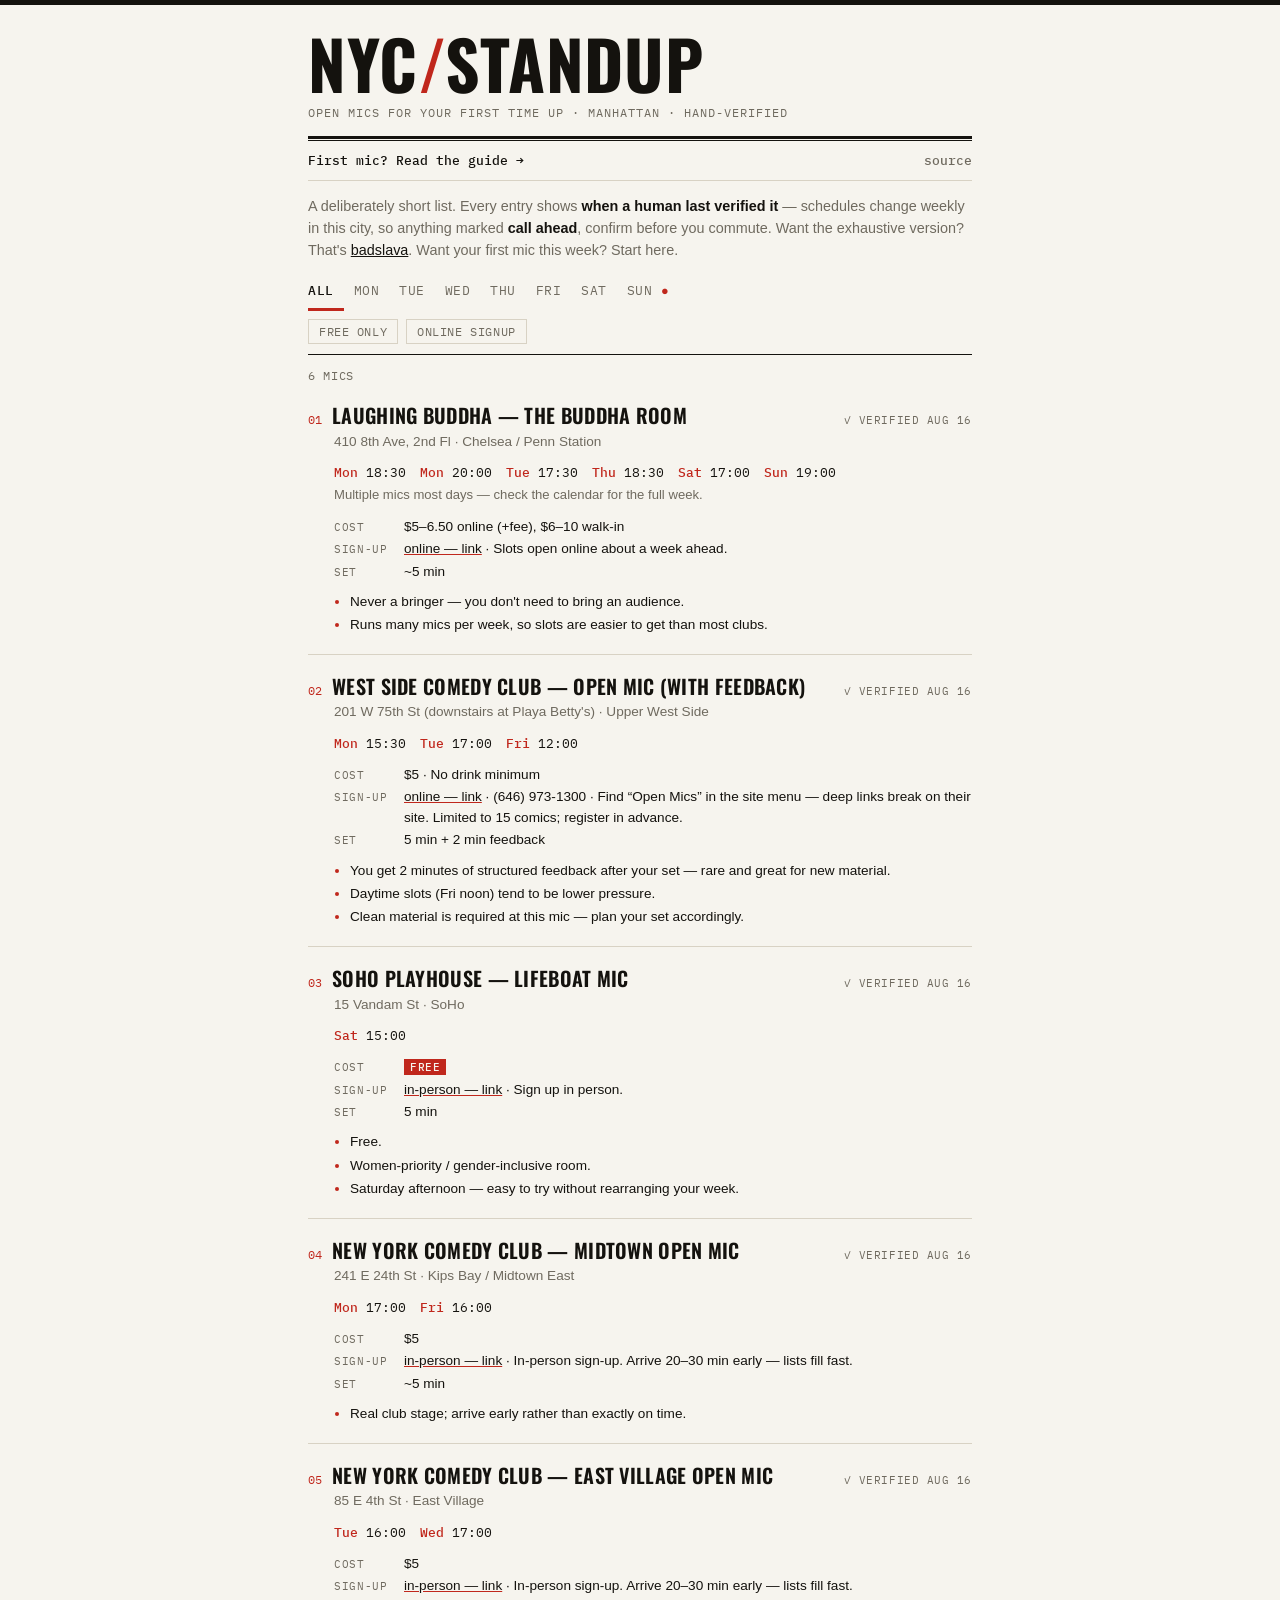
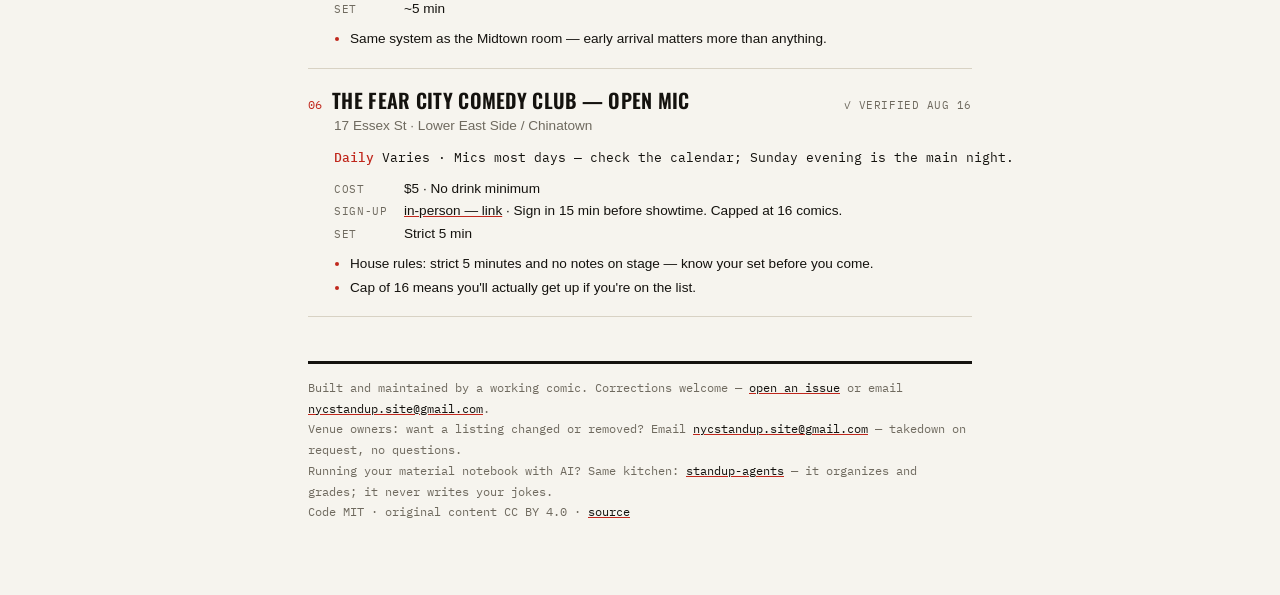
==== commit 95893eb1: "Footer: cross-link standup-agents Completes the two-way funnel — site for first-mic beginners, templ" ====
--- a/index.html
+++ b/index.html
@@ -48,6 +48,8 @@
   <a href="mailto:nycstandup.site@gmail.com">nycstandup.site@gmail.com</a>.</p>
   <p>Venue owners: want a listing changed or removed? Email
   <a href="mailto:nycstandup.site@gmail.com">nycstandup.site@gmail.com</a> — takedown on request, no questions.</p>
+  <p>Running your material notebook with AI? Same kitchen:
+  <a href="https://github.com/jing-ny/standup-agents">standup-agents</a> — it organizes and grades; it never writes your jokes.</p>
   <p>Code MIT · original content CC BY 4.0 · <a href="https://github.com/jing-ny/nyc-standup">source</a></p>
 </footer>
 
